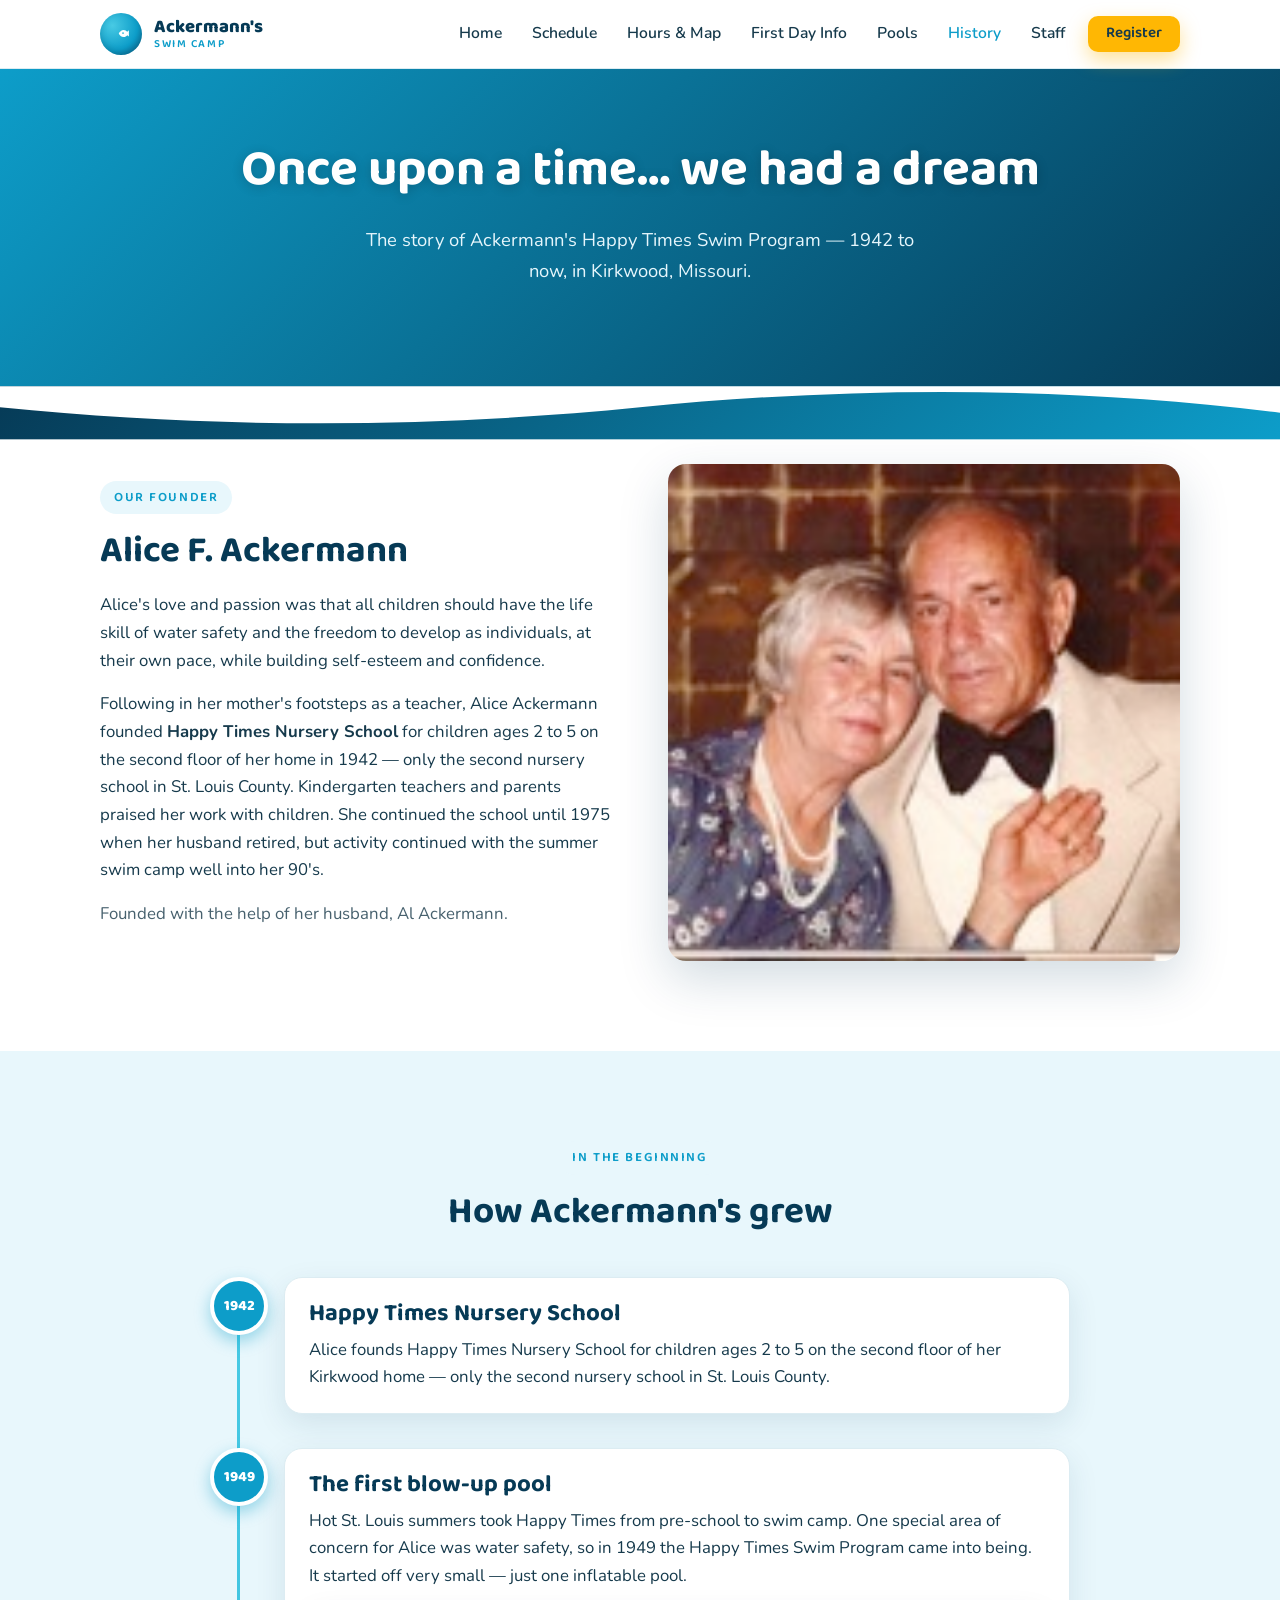
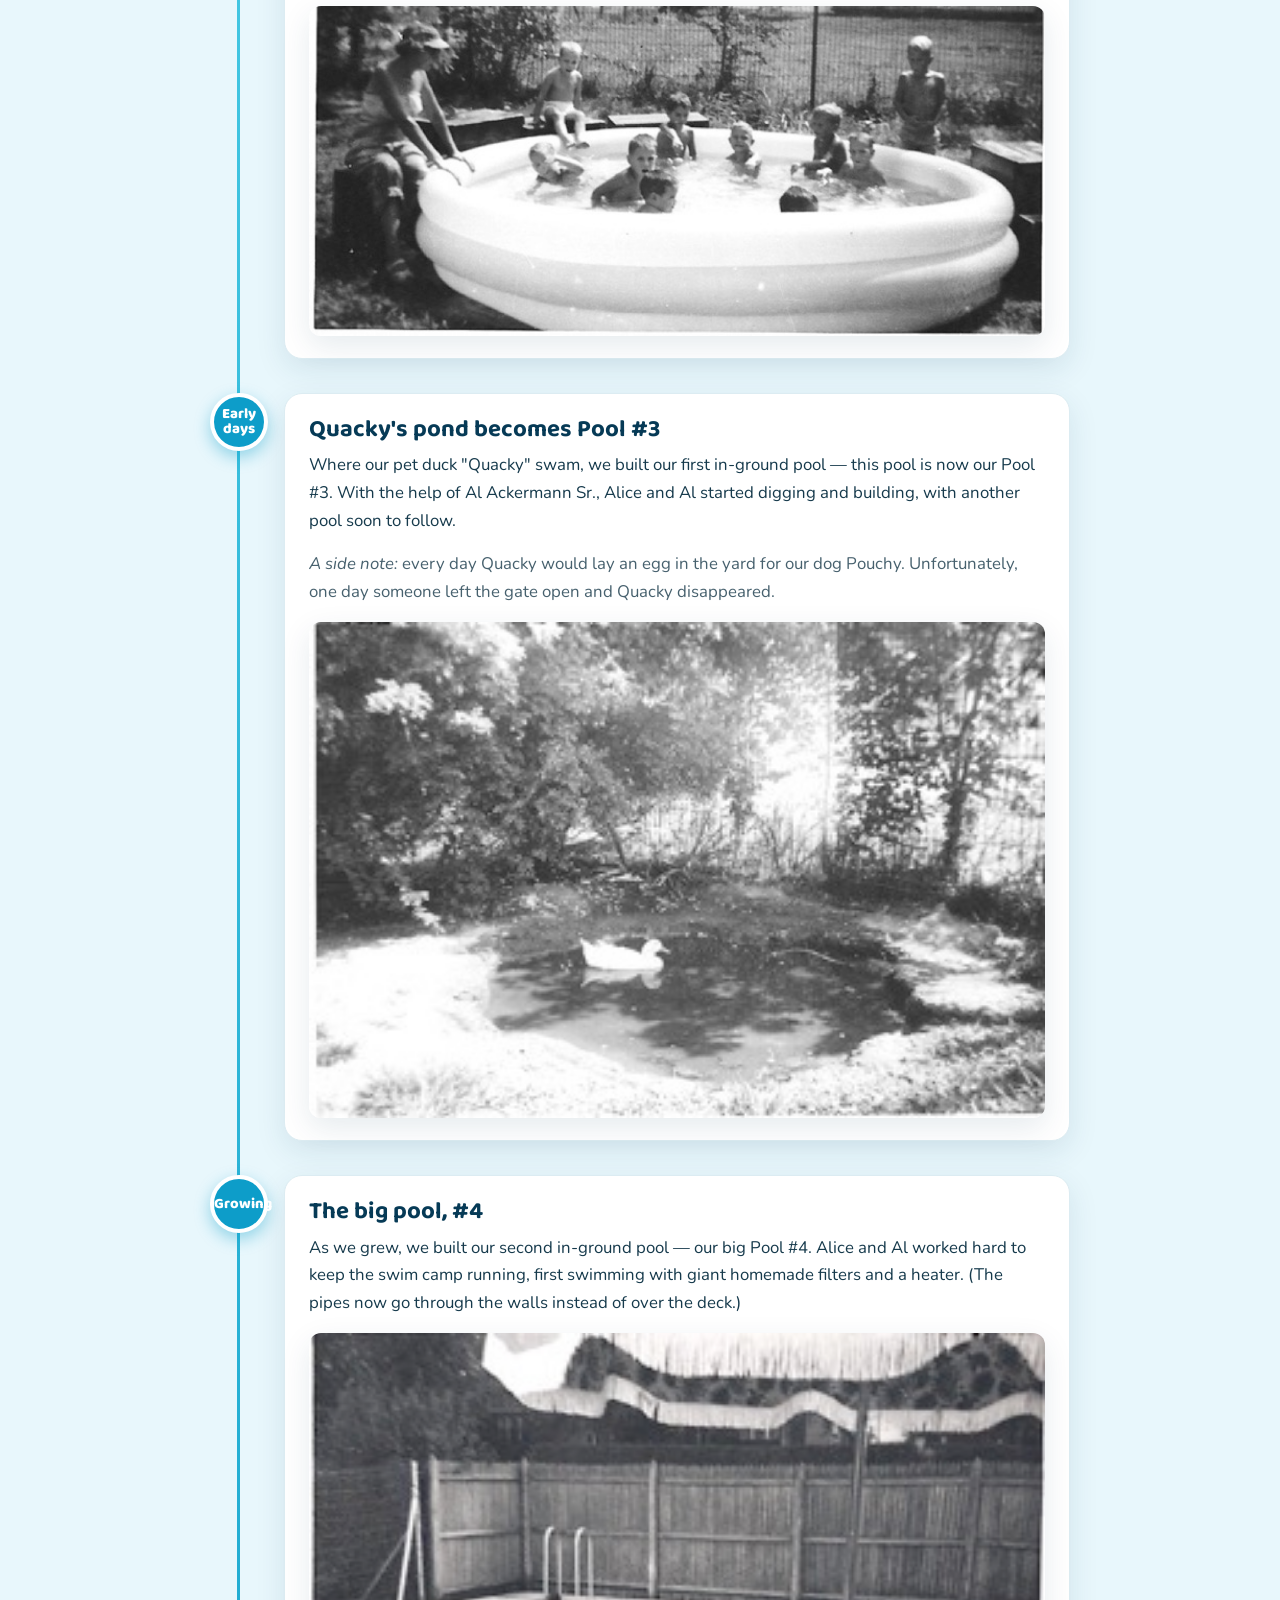
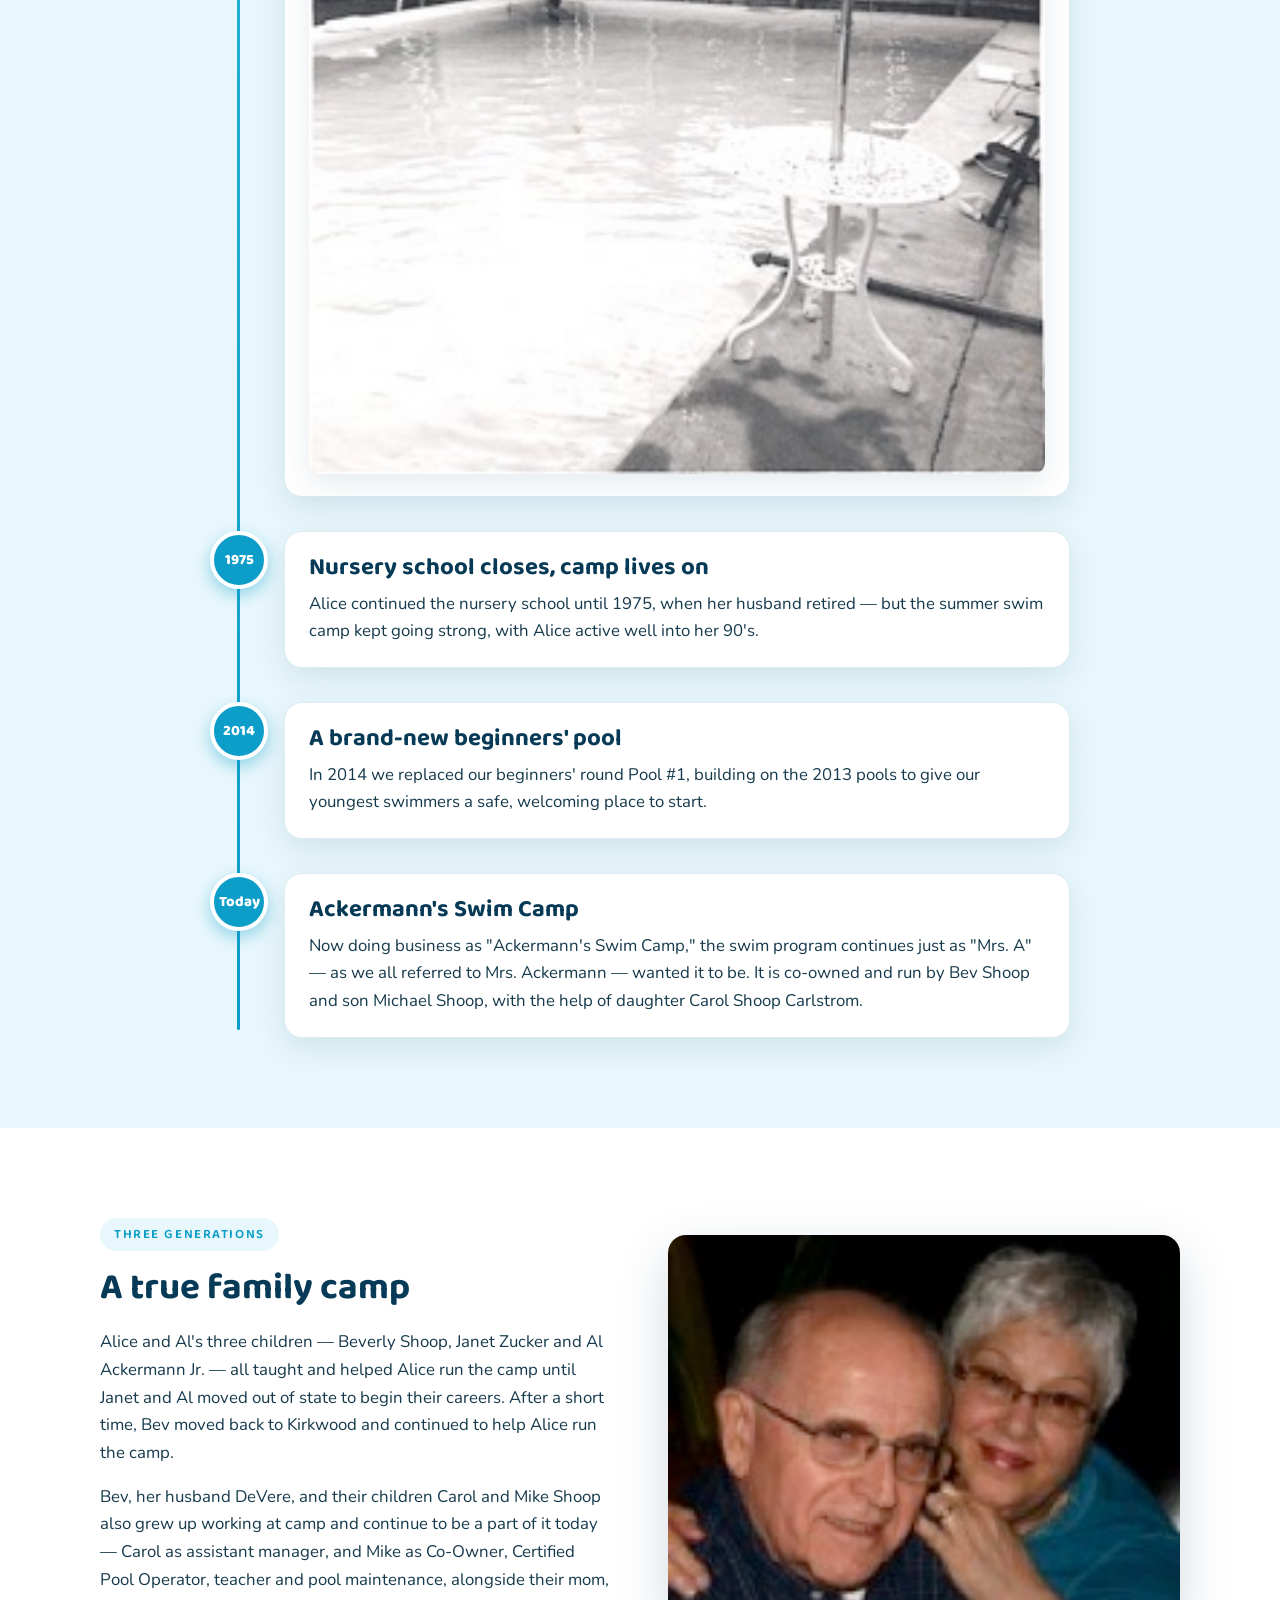
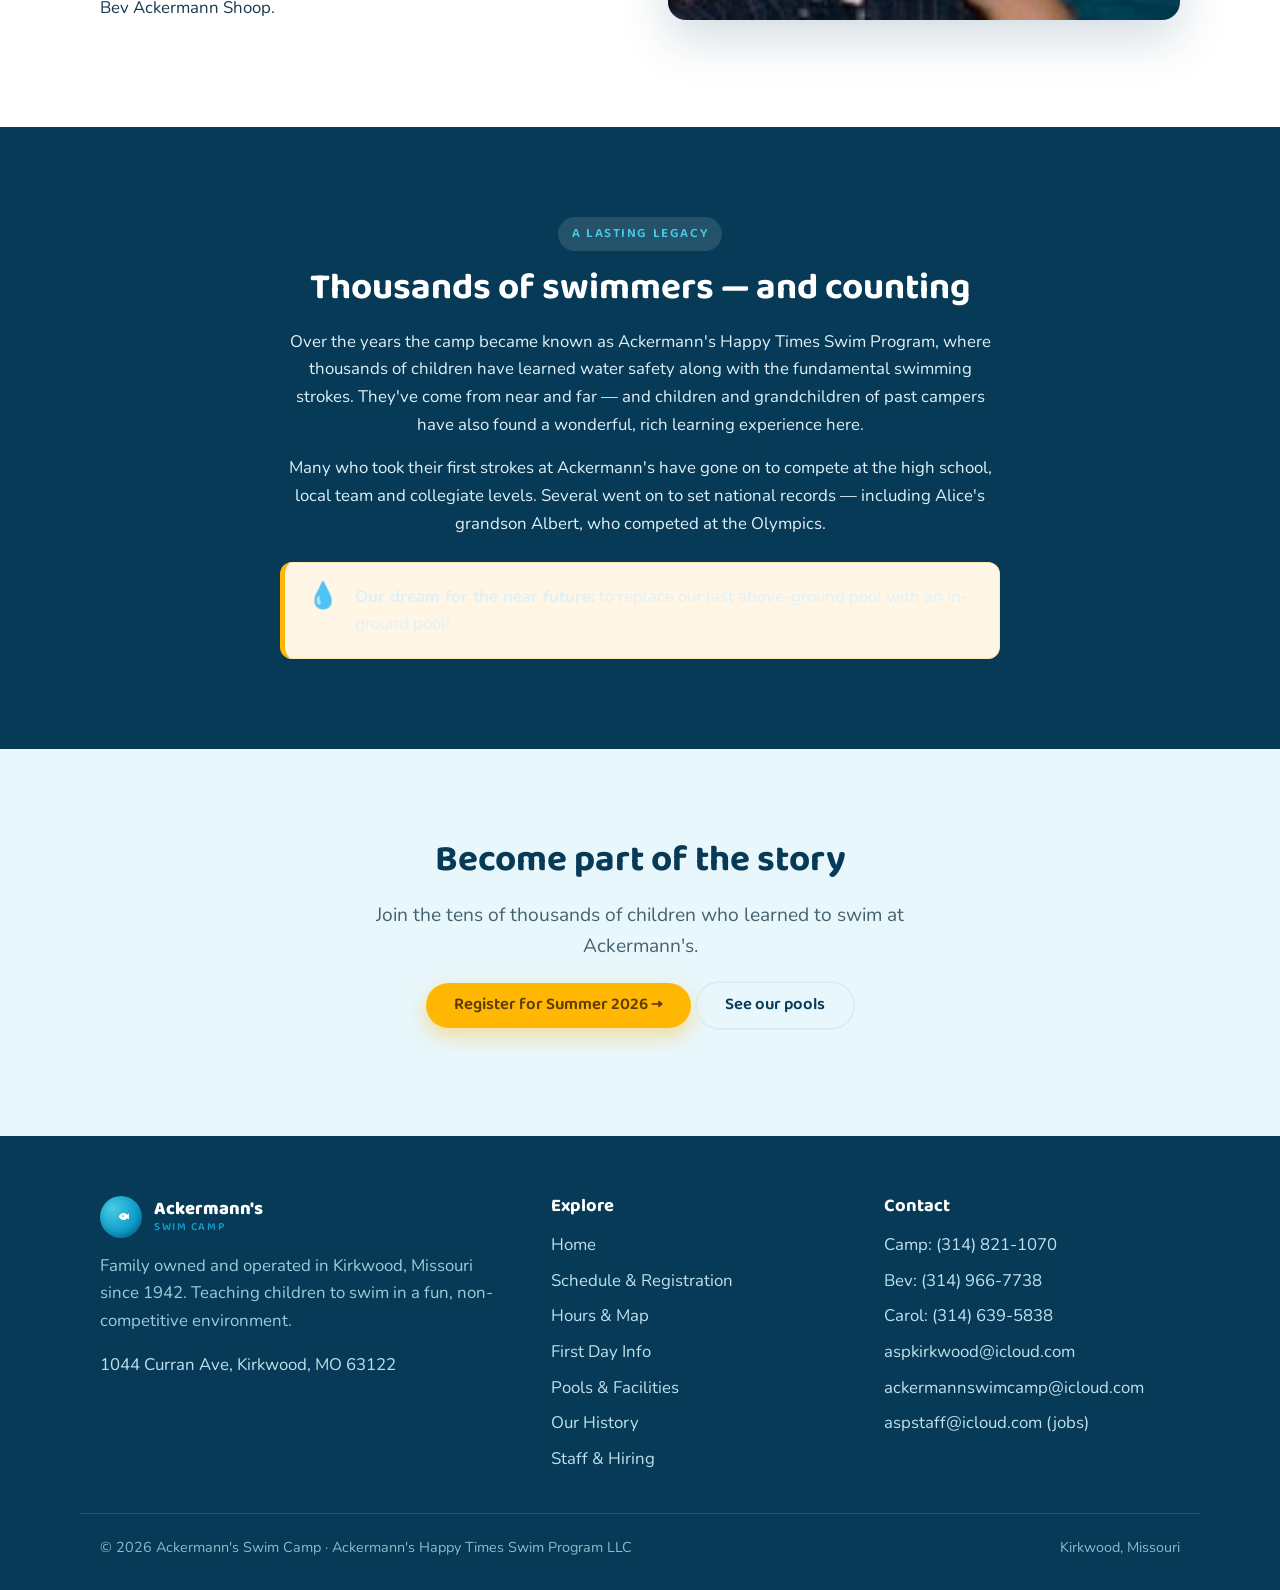
==== history.html @ d3aa133c "feat: initialize website project with base HTML structure, CSS styling, and asset repository" ====
<!DOCTYPE html>
<html lang="en">
<head>
  <meta charset="UTF-8">
  <meta name="viewport" content="width=device-width, initial-scale=1.0">
  <title>Our History | Ackermann's Swim Camp — Since 1942</title>
  <meta name="description" content="The story of Ackermann's Swim Camp, founded by Alice F. Ackermann in Kirkwood, MO in 1942 — from Happy Times Nursery School to four heated pools and three generations of family.">
  <link rel="icon" href="assets/favicon.svg" type="image/svg+xml">
  <link rel="preconnect" href="https://fonts.googleapis.com">
  <link rel="preconnect" href="https://fonts.gstatic.com" crossorigin>
  <link href="https://fonts.googleapis.com/css2?family=Baloo+2:wght@500;600;700;800&family=Nunito:wght@400;600;700;800&display=swap" rel="stylesheet">
  <link rel="stylesheet" href="assets/css/style.css">
</head>
<body>
<a class="skip-link" href="#main">Skip to content</a>

<header class="site-header">
  <div class="wrap nav">
    <a class="brand" href="index.html">
      <span class="brand-badge"><svg viewBox="0 0 64 64" aria-hidden="true"><path d="M39 21c-6 0-11 4.9-13 9.5C28 35 33 40 39 40c4.2 0 7.6-2.2 9.6-5l4.4 3.8V22.2L48.6 26c-2-2.8-5.4-5-9.6-5zm-1.6 6.2a2.3 2.3 0 1 1 0 4.6 2.3 2.3 0 0 1 0-4.6z" fill="#fff"/></svg></span>
      <span class="brand-name">Ackermann's<span>Swim Camp</span></span>
    </a>
    <button class="nav-toggle" aria-label="Menu" aria-expanded="false"><span></span></button>
    <ul class="nav-links">
      <li><a href="index.html">Home</a></li>
      <li><a href="schedule.html">Schedule</a></li>
      <li><a href="hours-map.html">Hours &amp; Map</a></li>
      <li><a href="first-day.html">First Day Info</a></li>
      <li><a href="pools.html">Pools</a></li>
      <li><a href="history.html" class="active">History</a></li>
      <li><a href="staff.html">Staff</a></li>
      <li><a class="btn btn--sun" href="https://www.regpack.com/reg/templates/build/?g_id=100919409" target="_blank" rel="noopener">Register</a></li>
    </ul>
  </div>
</header>

<main id="main">

<section class="page-banner">
  <div class="wrap">
    <h1>Once upon a time… we had a dream</h1>
    <p>The story of Ackermann's Happy Times Swim Program — 1942 to now, in Kirkwood, Missouri.</p>
  </div>
</section>
<svg class="wave-divider top" viewBox="0 0 1440 60" preserveAspectRatio="none" aria-hidden="true" style="background:linear-gradient(135deg,#0d9dc9,#063a56);"><path fill="#ffffff" d="M0,30 C240,60 480,60 720,36 C960,12 1200,12 1440,36 L1440,60 L0,60 Z"></path></svg>

<!-- FOUNDER -->
<section class="section" style="padding-top:24px;">
  <div class="wrap split">
    <div>
      <span class="eyebrow">Our founder</span>
      <h2>Alice F. Ackermann</h2>
      <p>Alice's love and passion was that all children should have the life skill of water safety and the freedom to develop as individuals, at their own pace, while building self-esteem and confidence.</p>
      <p>Following in her mother's footsteps as a teacher, Alice Ackermann founded <strong>Happy Times Nursery School</strong> for children ages 2 to 5 on the second floor of her home in 1942 — only the second nursery school in St. Louis County. Kindergarten teachers and parents praised her work with children. She continued the school until 1975 when her husband retired, but activity continued with the summer swim camp well into her 90's.</p>
      <p style="color:var(--ink-soft);">Founded with the help of her husband, Al Ackermann.</p>
    </div>
    <div class="split-media">
      <img src="assets/images/ackermanns-history/alice  al BD together.jpg" alt="Alice and Al Ackermann together" style="border-radius:var(--radius);box-shadow:var(--shadow-lg);">
    </div>
  </div>
</section>

<!-- TIMELINE -->
<section class="section section--sky">
  <div class="wrap">
    <div class="center" style="max-width:640px;margin-inline:auto;">
      <span class="eyebrow">In the beginning</span>
      <h2>How Ackermann's grew</h2>
    </div>
    <div class="timeline" style="margin-top:44px;">
      <div class="tl-item">
        <div class="tl-year">1942</div>
        <div class="tl-card">
          <h3>Happy Times Nursery School</h3>
          <p>Alice founds Happy Times Nursery School for children ages 2 to 5 on the second floor of her Kirkwood home — only the second nursery school in St. Louis County.</p>
        </div>
      </div>
      <div class="tl-item">
        <div class="tl-year">1949</div>
        <div class="tl-card">
          <h3>The first blow-up pool</h3>
          <p>Hot St. Louis summers took Happy Times from pre-school to swim camp. One special area of concern for Alice was water safety, so in 1949 the Happy Times Swim Program came into being. It started off very small — just one inflatable pool.</p>
          <img src="assets/images/ackermanns-in-the-beginning/pool blow up 1st.jpg" alt="Children in the first blow-up pool at Ackermann's, 1940s">
        </div>
      </div>
      <div class="tl-item">
        <div class="tl-year">Early days</div>
        <div class="tl-card">
          <h3>Quacky's pond becomes Pool #3</h3>
          <p>Where our pet duck "Quacky" swam, we built our first in-ground pool — this pool is now our Pool #3. With the help of Al Ackermann Sr., Alice and Al started digging and building, with another pool soon to follow.</p>
          <p style="color:var(--ink-soft);"><em>A side note:</em> every day Quacky would lay an egg in the yard for our dog Pouchy. Unfortunately, one day someone left the gate open and Quacky disappeared.</p>
          <img src="assets/images/ackermanns-in-the-beginning/quackys pond pool 3.jpg" alt="Quacky the duck swimming in the pond that became Pool #3">
        </div>
      </div>
      <div class="tl-item">
        <div class="tl-year">Growing</div>
        <div class="tl-card">
          <h3>The big pool, #4</h3>
          <p>As we grew, we built our second in-ground pool — our big Pool #4. Alice and Al worked hard to keep the swim camp running, first swimming with giant homemade filters and a heater. (The pipes now go through the walls instead of over the deck.)</p>
          <img src="assets/images/ackermanns-in-the-beginning/big pool early pix.jpg" alt="Early photo of the big Pool #4">
        </div>
      </div>
      <div class="tl-item">
        <div class="tl-year">1975</div>
        <div class="tl-card">
          <h3>Nursery school closes, camp lives on</h3>
          <p>Alice continued the nursery school until 1975, when her husband retired — but the summer swim camp kept going strong, with Alice active well into her 90's.</p>
        </div>
      </div>
      <div class="tl-item">
        <div class="tl-year">2014</div>
        <div class="tl-card">
          <h3>A brand-new beginners' pool</h3>
          <p>In 2014 we replaced our beginners' round Pool #1, building on the 2013 pools to give our youngest swimmers a safe, welcoming place to start.</p>
        </div>
      </div>
      <div class="tl-item">
        <div class="tl-year">Today</div>
        <div class="tl-card">
          <h3>Ackermann's Swim Camp</h3>
          <p>Now doing business as "Ackermann's Swim Camp," the swim program continues just as "Mrs. A" — as we all referred to Mrs. Ackermann — wanted it to be. It is co-owned and run by Bev Shoop and son Michael Shoop, with the help of daughter Carol Shoop Carlstrom.</p>
        </div>
      </div>
    </div>
  </div>
</section>

<!-- GENERATIONS -->
<section class="section">
  <div class="wrap split reverse">
    <div>
      <span class="eyebrow">Three generations</span>
      <h2>A true family camp</h2>
      <p>Alice and Al's three children — Beverly Shoop, Janet Zucker and Al Ackermann Jr. — all taught and helped Alice run the camp until Janet and Al moved out of state to begin their careers. After a short time, Bev moved back to Kirkwood and continued to help Alice run the camp.</p>
      <p>Bev, her husband DeVere, and their children Carol and Mike Shoop also grew up working at camp and continue to be a part of it today — Carol as assistant manager, and Mike as Co-Owner, Certified Pool Operator, teacher and pool maintenance, alongside their mom, Bev Ackermann Shoop.</p>
    </div>
    <div class="split-media">
      <img src="assets/images/ackermanns-history/Picture 3-3.jpg" alt="The Ackermann–Shoop family" style="border-radius:var(--radius);box-shadow:var(--shadow-lg);">
    </div>
  </div>
</section>

<!-- LEGACY -->
<section class="section section--ocean">
  <div class="wrap center" style="max-width:760px;margin-inline:auto;">
    <span class="eyebrow">A lasting legacy</span>
    <h2>Thousands of swimmers — and counting</h2>
    <p>Over the years the camp became known as Ackermann's Happy Times Swim Program, where thousands of children have learned water safety along with the fundamental swimming strokes. They've come from near and far — and children and grandchildren of past campers have also found a wonderful, rich learning experience here.</p>
    <p>Many who took their first strokes at Ackermann's have gone on to compete at the high school, local team and collegiate levels. Several went on to set national records — including Alice's grandson Albert, who competed at the Olympics.</p>
    <div class="callout" style="text-align:left;margin-top:24px;">
      <span class="co-ico">💧</span>
      <p><strong>Our dream for the near future:</strong> to replace our last above-ground pool with an in-ground pool!</p>
    </div>
  </div>
</section>

<!-- CTA -->
<section class="section section--sky">
  <div class="wrap center">
    <h2>Become part of the story</h2>
    <p class="lead" style="margin-inline:auto;">Join the tens of thousands of children who learned to swim at Ackermann's.</p>
    <p style="margin-top:18px;">
      <a class="btn btn--sun" href="https://www.regpack.com/reg/templates/build/?g_id=100919409" target="_blank" rel="noopener">Register for Summer 2026 →</a>
      <a class="btn btn--ghost" href="pools.html">See our pools</a>
    </p>
  </div>
</section>

</main>

<footer class="site-footer">
  <div class="wrap footer-grid">
    <div class="footer-brand">
      <div class="brand" style="margin-bottom:14px;">
        <span class="brand-badge"><svg viewBox="0 0 64 64" aria-hidden="true"><path d="M39 21c-6 0-11 4.9-13 9.5C28 35 33 40 39 40c4.2 0 7.6-2.2 9.6-5l4.4 3.8V22.2L48.6 26c-2-2.8-5.4-5-9.6-5zm-1.6 6.2a2.3 2.3 0 1 1 0 4.6 2.3 2.3 0 0 1 0-4.6z" fill="#fff"/></svg></span>
        <span class="brand-name" style="color:#fff;">Ackermann's<span>Swim Camp</span></span>
      </div>
      <p>Family owned and operated in Kirkwood, Missouri since 1942. Teaching children to swim in a fun, non-competitive environment.</p>
      <p><a href="https://www.google.com/maps/search/?api=1&query=1044+Curran+Ave+Kirkwood+MO+63122" target="_blank" rel="noopener">1044 Curran Ave, Kirkwood, MO 63122</a></p>
    </div>
    <div>
      <h4>Explore</h4>
      <ul class="footer-links">
        <li><a href="index.html">Home</a></li>
        <li><a href="schedule.html">Schedule &amp; Registration</a></li>
        <li><a href="hours-map.html">Hours &amp; Map</a></li>
        <li><a href="first-day.html">First Day Info</a></li>
        <li><a href="pools.html">Pools &amp; Facilities</a></li>
        <li><a href="history.html">Our History</a></li>
        <li><a href="staff.html">Staff &amp; Hiring</a></li>
      </ul>
    </div>
    <div>
      <h4>Contact</h4>
      <ul class="footer-links">
        <li><a href="tel:+13148211070">Camp: (314) 821-1070</a></li>
        <li><a href="tel:+13149667738">Bev: (314) 966-7738</a></li>
        <li><a href="tel:+13146395838">Carol: (314) 639-5838</a></li>
        <li><a href="mailto:aspkirkwood@icloud.com">aspkirkwood@icloud.com</a></li>
        <li><a href="mailto:ackermannswimcamp@icloud.com">ackermannswimcamp@icloud.com</a></li>
        <li><a href="mailto:aspstaff@icloud.com">aspstaff@icloud.com (jobs)</a></li>
      </ul>
    </div>
  </div>
  <div class="wrap footer-bottom">
    <span>&copy; <span id="year">2026</span> Ackermann's Swim Camp · Ackermann's Happy Times Swim Program LLC</span>
    <span>Kirkwood, Missouri</span>
  </div>
</footer>

<script src="assets/js/main.js"></script>
</body>
</html>
---- assets/css/style.css ----
/* =========================================================
   Ackermann's Swim Camp — modern responsive stylesheet
   ========================================================= */

:root {
  --ocean:      #063a56;   /* deep water */
  --ocean-2:    #0a577f;
  --pool:       #0d9dc9;   /* pool blue */
  --pool-light: #48cae4;
  --sky:        #e8f7fc;   /* pale wash */
  --sun:        #ffb703;   /* sunny accent */
  --sun-dark:   #f08a00;
  --coral:      #ff6b6b;
  --sand:       #fff6e6;
  --ink:        #163a4c;
  --ink-soft:   #47616e;
  --white:      #ffffff;
  --line:       #dcecf2;

  --radius:     18px;
  --radius-sm:  12px;
  --shadow:     0 10px 30px rgba(6, 58, 86, .10);
  --shadow-lg:  0 18px 50px rgba(6, 58, 86, .18);

  --wrap:       1120px;
  --font-head:  "Baloo 2", "Trebuchet MS", system-ui, sans-serif;
  --font-body:  "Nunito", system-ui, -apple-system, "Segoe UI", sans-serif;
}

* { box-sizing: border-box; }

html { scroll-behavior: smooth; }

body {
  margin: 0;
  font-family: var(--font-body);
  color: var(--ink);
  background: var(--white);
  line-height: 1.65;
  font-size: 1.05rem;
  -webkit-font-smoothing: antialiased;
}

h1, h2, h3, h4 {
  font-family: var(--font-head);
  line-height: 1.15;
  color: var(--ocean);
  margin: 0 0 .5em;
  font-weight: 700;
}

h1 { font-size: clamp(2rem, 5vw, 3.2rem); }
h2 { font-size: clamp(1.6rem, 3.6vw, 2.3rem); }
h3 { font-size: clamp(1.2rem, 2.4vw, 1.5rem); }

p { margin: 0 0 1rem; }

a { color: var(--pool); text-decoration: none; }
a:hover { text-decoration: underline; }

img { max-width: 100%; display: block; }

.wrap { width: 100%; max-width: var(--wrap); margin-inline: auto; padding-inline: 20px; }

.section { padding: clamp(48px, 8vw, 90px) 0; }
.section--sky  { background: var(--sky); }
.section--sand { background: var(--sand); }
.section--ocean { background: var(--ocean); color: #dff1f8; }
.section--ocean h2, .section--ocean h3 { color: #fff; }

.center { text-align: center; }
.lead { font-size: 1.2rem; color: var(--ink-soft); max-width: 46ch; }
.center .lead { margin-inline: auto; }

.eyebrow {
  display: inline-block;
  font-family: var(--font-head);
  font-weight: 600;
  letter-spacing: .12em;
  text-transform: uppercase;
  font-size: .82rem;
  color: var(--pool);
  background: var(--sky);
  padding: 6px 14px;
  border-radius: 999px;
  margin-bottom: 1rem;
}
.section--ocean .eyebrow { background: rgba(255,255,255,.12); color: var(--pool-light); }

/* ---------- Buttons ---------- */
.btn {
  display: inline-flex;
  align-items: center;
  gap: .5em;
  font-family: var(--font-head);
  font-weight: 600;
  font-size: 1.05rem;
  padding: 14px 28px;
  border-radius: 999px;
  border: 0;
  cursor: pointer;
  transition: transform .15s ease, box-shadow .15s ease, background .15s ease;
  text-decoration: none;
  line-height: 1;
}
.btn:hover { text-decoration: none; transform: translateY(-2px); }
.btn--sun { background: var(--sun); color: #5a3d00; box-shadow: 0 8px 20px rgba(255,183,3,.4); }
.btn--sun:hover { background: var(--sun-dark); color: #3d2900; }
.btn--pool { background: var(--pool); color: #fff; box-shadow: 0 8px 20px rgba(13,157,201,.35); }
.btn--pool:hover { background: var(--ocean-2); }
.btn--ghost { background: transparent; color: var(--ocean); border: 2px solid var(--line); }
.btn--ghost:hover { border-color: var(--pool); color: var(--pool); }
.section--ocean .btn--ghost { color:#fff; border-color: rgba(255,255,255,.35); }

/* ---------- Header / Nav ---------- */
.site-header {
  position: sticky;
  top: 0;
  z-index: 100;
  background: rgba(255,255,255,.92);
  backdrop-filter: blur(10px);
  border-bottom: 1px solid var(--line);
}
.nav {
  display: flex;
  align-items: center;
  justify-content: space-between;
  gap: 16px;
  min-height: 68px;
}
.brand { display: flex; align-items: center; gap: 12px; text-decoration: none; }
.brand:hover { text-decoration: none; }
.brand-badge {
  width: 42px; height: 42px; flex: none;
  border-radius: 50%;
  background: radial-gradient(circle at 30% 30%, var(--pool-light), var(--pool) 60%, var(--ocean-2));
  display: grid; place-items: center;
  box-shadow: inset 0 -3px 6px rgba(0,0,0,.15);
}
.brand-badge svg { width: 24px; height: 24px; }
.brand-name { font-family: var(--font-head); font-weight: 800; color: var(--ocean); font-size: 1.15rem; line-height: 1; }
.brand-name span { display: block; font-size: .7rem; font-weight: 600; letter-spacing: .14em; text-transform: uppercase; color: var(--pool); margin-top: 3px; }

.nav-links {
  display: flex;
  align-items: center;
  gap: 4px;
  list-style: none;
  margin: 0; padding: 0;
}
.nav-links a {
  display: block;
  color: var(--ink);
  font-weight: 600;
  padding: 9px 13px;
  border-radius: 10px;
  font-size: .98rem;
  transition: background .15s, color .15s;
}
.nav-links a:hover { background: var(--sky); color: var(--ocean); text-decoration: none; }
.nav-links a.active { color: var(--pool); }
.nav-links .btn { padding: 10px 18px; font-size: .95rem; margin-left: 6px; }

.nav-toggle {
  display: none;
  background: var(--sky);
  border: 0;
  border-radius: 10px;
  width: 46px; height: 46px;
  cursor: pointer;
  align-items: center; justify-content: center;
}
.nav-toggle span, .nav-toggle span::before, .nav-toggle span::after {
  content: ""; display: block; width: 22px; height: 2.5px; background: var(--ocean); border-radius: 2px; transition: .25s;
}
.nav-toggle span::before { transform: translateY(-7px); }
.nav-toggle span::after  { transform: translateY(5px); }
.nav-open .nav-toggle span { background: transparent; }
.nav-open .nav-toggle span::before { transform: rotate(45deg); }
.nav-open .nav-toggle span::after  { transform: rotate(-45deg); }

@media (max-width: 900px) {
  .nav-toggle { display: flex; }
  .nav-links {
    position: absolute;
    top: 68px; left: 0; right: 0;
    flex-direction: column;
    align-items: stretch;
    background: var(--white);
    border-bottom: 1px solid var(--line);
    padding: 12px 20px 20px;
    gap: 2px;
    box-shadow: var(--shadow);
    transform: translateY(-8px);
    opacity: 0;
    visibility: hidden;
    transition: .2s ease;
  }
  .nav-open .nav-links { transform: translateY(0); opacity: 1; visibility: visible; }
  .nav-links a { padding: 13px 12px; font-size: 1.08rem; border-radius: 10px; }
  .nav-links .btn { margin: 8px 0 0; justify-content: center; }
}

/* ---------- Hero ---------- */
.hero {
  position: relative;
  background:
    linear-gradient(180deg, rgba(6,58,86,.30), rgba(6,58,86,.55)),
    linear-gradient(135deg, var(--pool) 0%, var(--ocean) 100%);
  color: #fff;
  overflow: hidden;
}
.hero::after {
  /* playful bubbles */
  content: "";
  position: absolute; inset: 0;
  background-image:
    radial-gradient(circle at 15% 30%, rgba(255,255,255,.10) 0 22px, transparent 23px),
    radial-gradient(circle at 80% 20%, rgba(255,255,255,.08) 0 40px, transparent 41px),
    radial-gradient(circle at 65% 75%, rgba(255,255,255,.07) 0 30px, transparent 31px),
    radial-gradient(circle at 30% 80%, rgba(255,255,255,.06) 0 18px, transparent 19px);
  pointer-events: none;
}
.hero .wrap { position: relative; z-index: 1; padding-top: clamp(56px, 9vw, 96px); padding-bottom: clamp(80px, 12vw, 130px); }
.hero h1 { color: #fff; max-width: 16ch; text-shadow: 0 2px 12px rgba(0,0,0,.25); }
.hero p { font-size: 1.25rem; max-width: 44ch; color: #eaf7fd; }
.hero .badge-row { display: flex; flex-wrap: wrap; gap: 10px; margin-bottom: 1.4rem; }
.hero .chip {
  background: rgba(255,255,255,.15);
  border: 1px solid rgba(255,255,255,.25);
  padding: 7px 15px; border-radius: 999px;
  font-weight: 700; font-size: .92rem;
  backdrop-filter: blur(4px);
}
.hero .cta-row { display: flex; flex-wrap: wrap; gap: 14px; margin-top: 1.8rem; }

/* wave divider */
.wave-divider { display: block; width: 100%; height: auto; margin-top: -2px; }
.wave-divider.top { transform: rotate(180deg); }

/* page banner (interior pages) */
.page-banner {
  background: linear-gradient(135deg, var(--pool) 0%, var(--ocean) 100%);
  color: #fff;
  padding: clamp(40px, 7vw, 72px) 0 clamp(56px, 9vw, 86px);
  text-align: center;
  position: relative;
}
.page-banner h1 { color: #fff; text-shadow: 0 2px 12px rgba(0,0,0,.2); }
.page-banner p { color: #e6f6fc; font-size: 1.15rem; max-width: 50ch; margin-inline: auto; }

/* ---------- Cards / grids ---------- */
.grid { display: grid; gap: 24px; }
.grid-2 { grid-template-columns: repeat(2, 1fr); }
.grid-3 { grid-template-columns: repeat(3, 1fr); }
.grid-4 { grid-template-columns: repeat(4, 1fr); }
@media (max-width: 860px) { .grid-3, .grid-4 { grid-template-columns: repeat(2, 1fr); } }
@media (max-width: 620px) { .grid-2, .grid-3, .grid-4 { grid-template-columns: 1fr; } }

.card {
  background: var(--white);
  border: 1px solid var(--line);
  border-radius: var(--radius);
  padding: 28px;
  box-shadow: var(--shadow);
  height: 100%;
}
.card h3 { display: flex; align-items: center; gap: 10px; }
.card .icon {
  width: 46px; height: 46px; flex: none;
  border-radius: 12px;
  background: var(--sky);
  display: grid; place-items: center;
  color: var(--pool);
  font-size: 1.4rem;
}
.card p:last-child { margin-bottom: 0; }

/* feature list with checks */
.checklist { list-style: none; padding: 0; margin: 0; }
.checklist li { position: relative; padding-left: 34px; margin-bottom: 12px; }
.checklist li::before {
  content: "✓";
  position: absolute; left: 0; top: 1px;
  width: 24px; height: 24px;
  background: var(--pool); color: #fff;
  border-radius: 50%;
  display: grid; place-items: center;
  font-size: .8rem; font-weight: 800;
}

/* split (text + image) */
.split { display: grid; grid-template-columns: 1fr 1fr; gap: clamp(28px, 5vw, 56px); align-items: center; }
.split img { border-radius: var(--radius); box-shadow: var(--shadow-lg); width: 100%; }
@media (max-width: 800px) { .split { grid-template-columns: 1fr; } .split.reverse .split-media { order: -1; } }

/* ---------- Contact / quick facts strip ---------- */
.facts { display: grid; grid-template-columns: repeat(4, 1fr); gap: 18px; }
@media (max-width: 820px) { .facts { grid-template-columns: repeat(2,1fr); } }
@media (max-width: 460px) { .facts { grid-template-columns: 1fr; } }
.fact {
  background: var(--white);
  border: 1px solid var(--line);
  border-radius: var(--radius-sm);
  padding: 20px;
  text-align: center;
  box-shadow: var(--shadow);
}
.fact .num { font-family: var(--font-head); font-size: 2rem; color: var(--pool); font-weight: 800; line-height: 1; }
.fact .lbl { font-size: .95rem; color: var(--ink-soft); margin-top: 6px; }

/* contact links */
.contact-links { list-style: none; padding: 0; margin: 0; display: grid; gap: 14px; }
.contact-links a, .contact-links .ci {
  display: flex; align-items: center; gap: 14px;
  font-weight: 700; color: var(--ocean);
}
.contact-links .ci-icon {
  width: 44px; height: 44px; flex: none;
  border-radius: 12px; background: var(--sky); color: var(--pool);
  display: grid; place-items: center; font-size: 1.2rem;
}
.contact-links small { display: block; font-weight: 600; color: var(--ink-soft); font-size: .82rem; }

/* ---------- Schedule table ---------- */
.table-wrap { overflow-x: auto; -webkit-overflow-scrolling: touch; border-radius: var(--radius); box-shadow: var(--shadow); }
table.sessions { width: 100%; border-collapse: collapse; background: #fff; min-width: 520px; }
table.sessions caption { text-align: left; font-family: var(--font-head); font-weight: 700; color: var(--ocean); padding: 18px 20px 10px; font-size: 1.3rem; background:#fff; }
table.sessions th, table.sessions td { padding: 14px 18px; text-align: left; border-bottom: 1px solid var(--line); }
table.sessions thead th { background: var(--ocean); color: #fff; font-family: var(--font-head); font-weight: 600; position: sticky; top: 0; }
table.sessions tbody tr:nth-child(even) { background: var(--sky); }
table.sessions .price { font-weight: 800; color: var(--ocean); white-space: nowrap; }
.badge {
  display: inline-block; font-size: .72rem; font-weight: 800; letter-spacing: .04em;
  padding: 3px 10px; border-radius: 999px; text-transform: uppercase;
}
.badge.full { background: #ffe3e3; color: #c92a2a; }
.badge.open { background: #d3f9d8; color: #2b8a3e; }

/* ---------- Gallery ---------- */
.gallery { columns: 4 220px; column-gap: 16px; }
.gallery img {
  width: 100%; margin: 0 0 16px; border-radius: var(--radius-sm);
  box-shadow: var(--shadow); cursor: zoom-in; break-inside: avoid;
  transition: transform .2s, box-shadow .2s;
}
.gallery img:hover { transform: scale(1.02); box-shadow: var(--shadow-lg); }

/* lightbox */
.lightbox {
  position: fixed; inset: 0; z-index: 200;
  background: rgba(6,20,28,.92);
  display: none; align-items: center; justify-content: center;
  padding: 24px;
}
.lightbox.open { display: flex; }
.lightbox img { max-width: 92vw; max-height: 88vh; border-radius: 10px; box-shadow: var(--shadow-lg); }
.lightbox .lb-close {
  position: absolute; top: 18px; right: 22px;
  background: rgba(255,255,255,.15); color: #fff; border: 0;
  width: 48px; height: 48px; border-radius: 50%; font-size: 1.6rem; cursor: pointer;
}
.lightbox .lb-nav {
  position: absolute; top: 50%; transform: translateY(-50%);
  background: rgba(255,255,255,.15); color: #fff; border: 0;
  width: 52px; height: 52px; border-radius: 50%; font-size: 1.8rem; cursor: pointer;
}
.lightbox .lb-prev { left: 16px; }
.lightbox .lb-next { right: 16px; }

/* ---------- Photo cards ---------- */
.photo-card { border-radius: var(--radius); overflow: hidden; box-shadow: var(--shadow); background:#fff; border:1px solid var(--line); }
.photo-card img { width: 100%; height: 220px; object-fit: cover; }
.photo-card .pc-body { padding: 18px 20px; }
.photo-card h3 { margin-bottom: 4px; }
.photo-card .pc-body p:last-child { margin: 0; }

/* people */
.person { text-align: center; }
.person img { width: 120px; height: 120px; border-radius: 50%; object-fit: cover; margin: 0 auto 14px; box-shadow: var(--shadow); border: 4px solid #fff; }
.person .role { color: var(--pool); font-weight: 700; }
.person .sub { color: var(--ink-soft); font-size: .95rem; }

/* callout / alert */
.callout {
  display: flex; gap: 16px; align-items: flex-start;
  background: var(--sand); border: 1px solid #ffe6b3; border-left: 5px solid var(--sun);
  border-radius: var(--radius-sm); padding: 20px 22px;
}
.callout .co-ico { font-size: 1.6rem; line-height: 1; }
.callout p:last-child { margin: 0; }
.callout.info { background: var(--sky); border-color: var(--line); border-left-color: var(--pool); }

/* address block */
.map-embed { border: 0; width: 100%; height: 420px; border-radius: var(--radius); box-shadow: var(--shadow); }

/* press logos */
.press-grid { display: grid; grid-template-columns: repeat(4, 1fr); gap: 22px; align-items: center; }
@media (max-width: 720px) { .press-grid { grid-template-columns: repeat(2,1fr); } }
.press-grid img { max-height: 70px; width: auto; margin: 0 auto; filter: grayscale(1); opacity: .8; transition: .2s; }
.press-grid img:hover { filter: none; opacity: 1; }

/* ---------- Footer ---------- */
.site-footer { background: var(--ocean); color: #bfe1ee; padding: 60px 0 30px; }
.footer-grid { display: grid; grid-template-columns: 1.4fr 1fr 1fr; gap: 36px; }
@media (max-width: 780px) { .footer-grid { grid-template-columns: 1fr; gap: 28px; } }
.site-footer h4 { color: #fff; font-size: 1.15rem; margin-bottom: 14px; }
.site-footer a { color: #bfe1ee; }
.site-footer a:hover { color: #fff; }
.footer-links { list-style: none; padding: 0; margin: 0; display: grid; gap: 8px; }
.footer-brand .brand-name { color: #fff; }
.footer-brand p { color: #9fcadb; }
.footer-bottom {
  border-top: 1px solid rgba(255,255,255,.12);
  margin-top: 40px; padding-top: 22px;
  display: flex; flex-wrap: wrap; gap: 8px; justify-content: space-between;
  font-size: .9rem; color: #8fb9cc;
}

/* ---------- Timeline ---------- */
.timeline { position: relative; max-width: 860px; margin: 0 auto; padding-left: 0; }
.timeline::before {
  content: ""; position: absolute; left: 27px; top: 8px; bottom: 8px;
  width: 3px; background: linear-gradient(var(--pool-light), var(--pool)); border-radius: 3px;
}
.tl-item { position: relative; padding: 0 0 34px 74px; }
.tl-item:last-child { padding-bottom: 0; }
.tl-year {
  position: absolute; left: 0; top: 0;
  width: 58px; height: 58px; border-radius: 50%;
  background: var(--pool); color: #fff;
  display: grid; place-items: center;
  font-family: var(--font-head); font-weight: 800; font-size: .92rem;
  box-shadow: 0 6px 16px rgba(13,157,201,.4); border: 4px solid #fff; z-index: 1; text-align:center; line-height:1;
}
.tl-card { background:#fff; border:1px solid var(--line); border-radius: var(--radius); padding: 22px 24px; box-shadow: var(--shadow); }
.tl-card h3 { margin-bottom: 8px; }
.tl-card img { border-radius: var(--radius-sm); margin-top: 14px; box-shadow: var(--shadow); width: 100%; }
.tl-card p:last-child { margin-bottom: 0; }
@media (max-width: 520px) {
  .tl-item { padding-left: 62px; }
  .timeline::before { left: 23px; }
  .tl-year { width: 48px; height: 48px; font-size: .8rem; }
}

/* utility spacing */
.mt-0 { margin-top: 0; } .mb-0 { margin-bottom: 0; }
.stack > * + * { margin-top: 1rem; }
hr.soft { border: 0; border-top: 1px solid var(--line); margin: 32px 0; }
.skip-link { position:absolute; left:-999px; }
.skip-link:focus { left: 12px; top: 12px; background:#fff; padding:10px 16px; border-radius:8px; z-index:300; }
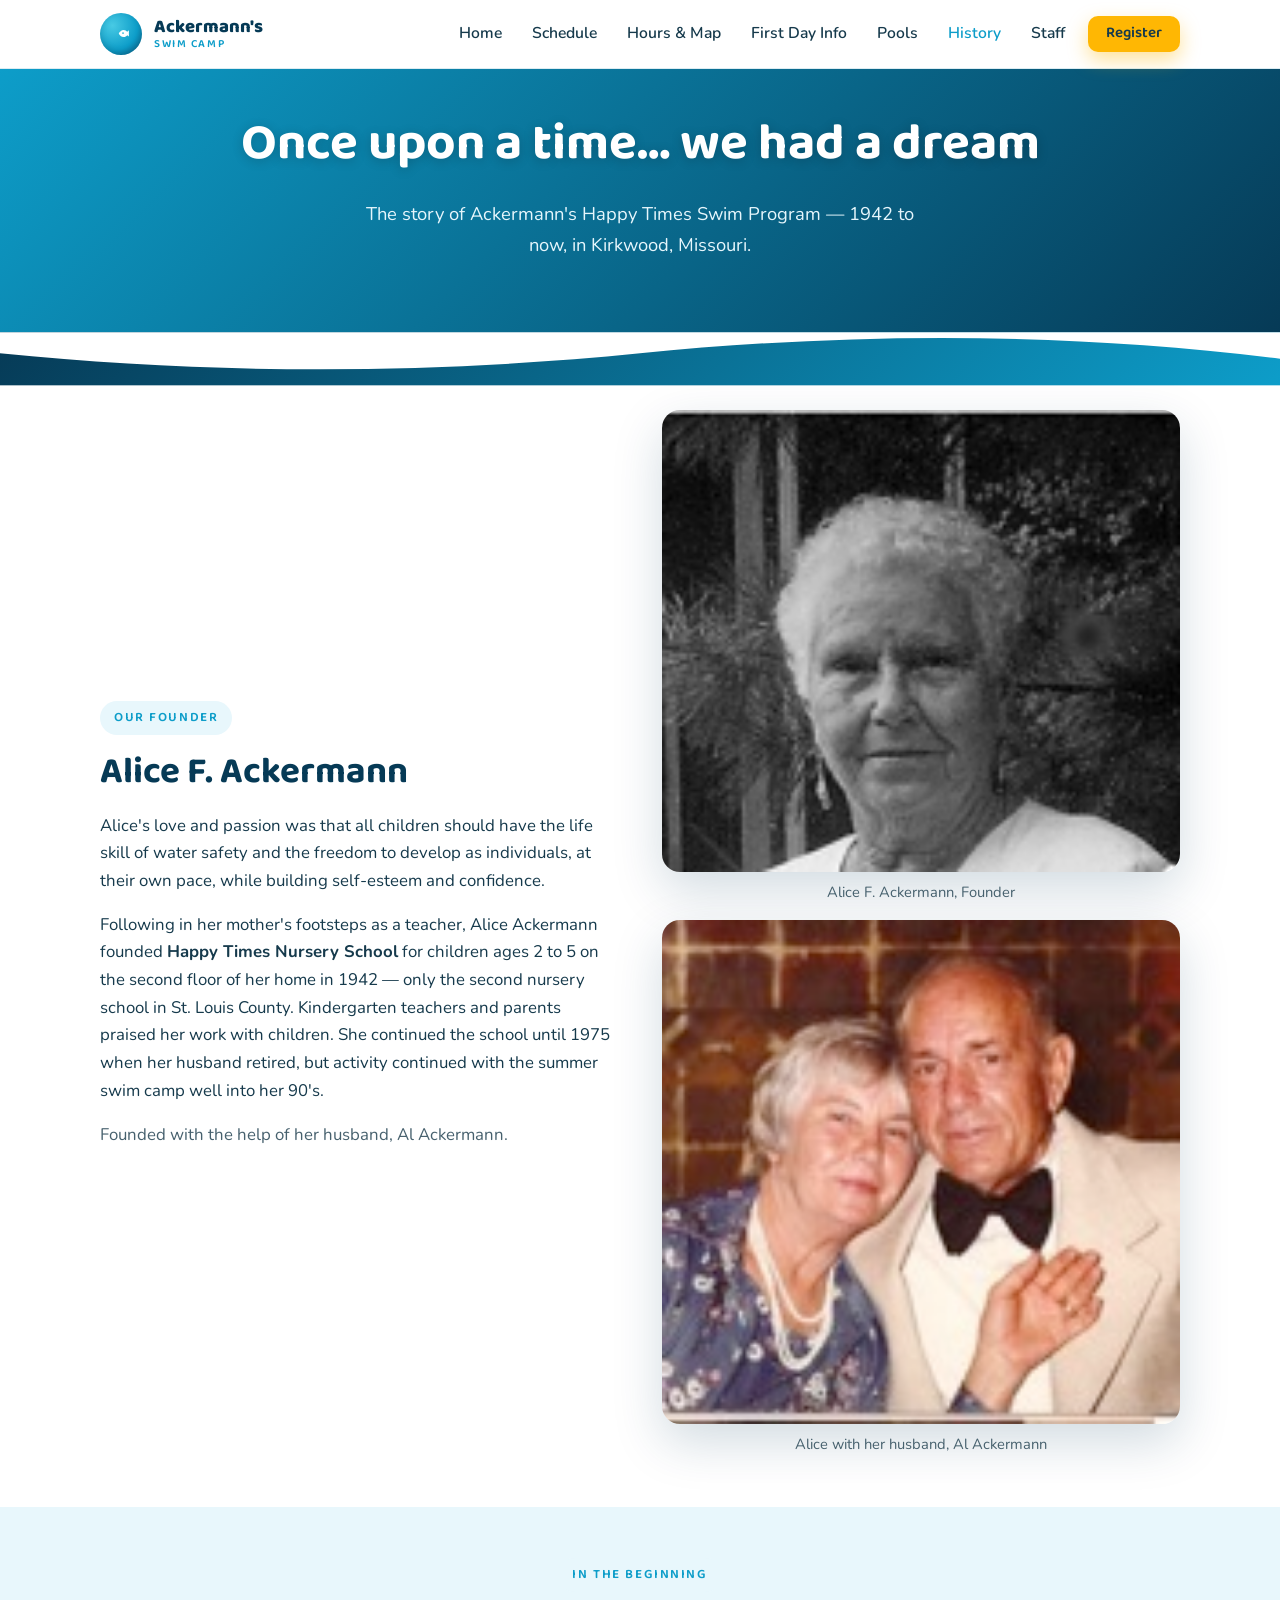
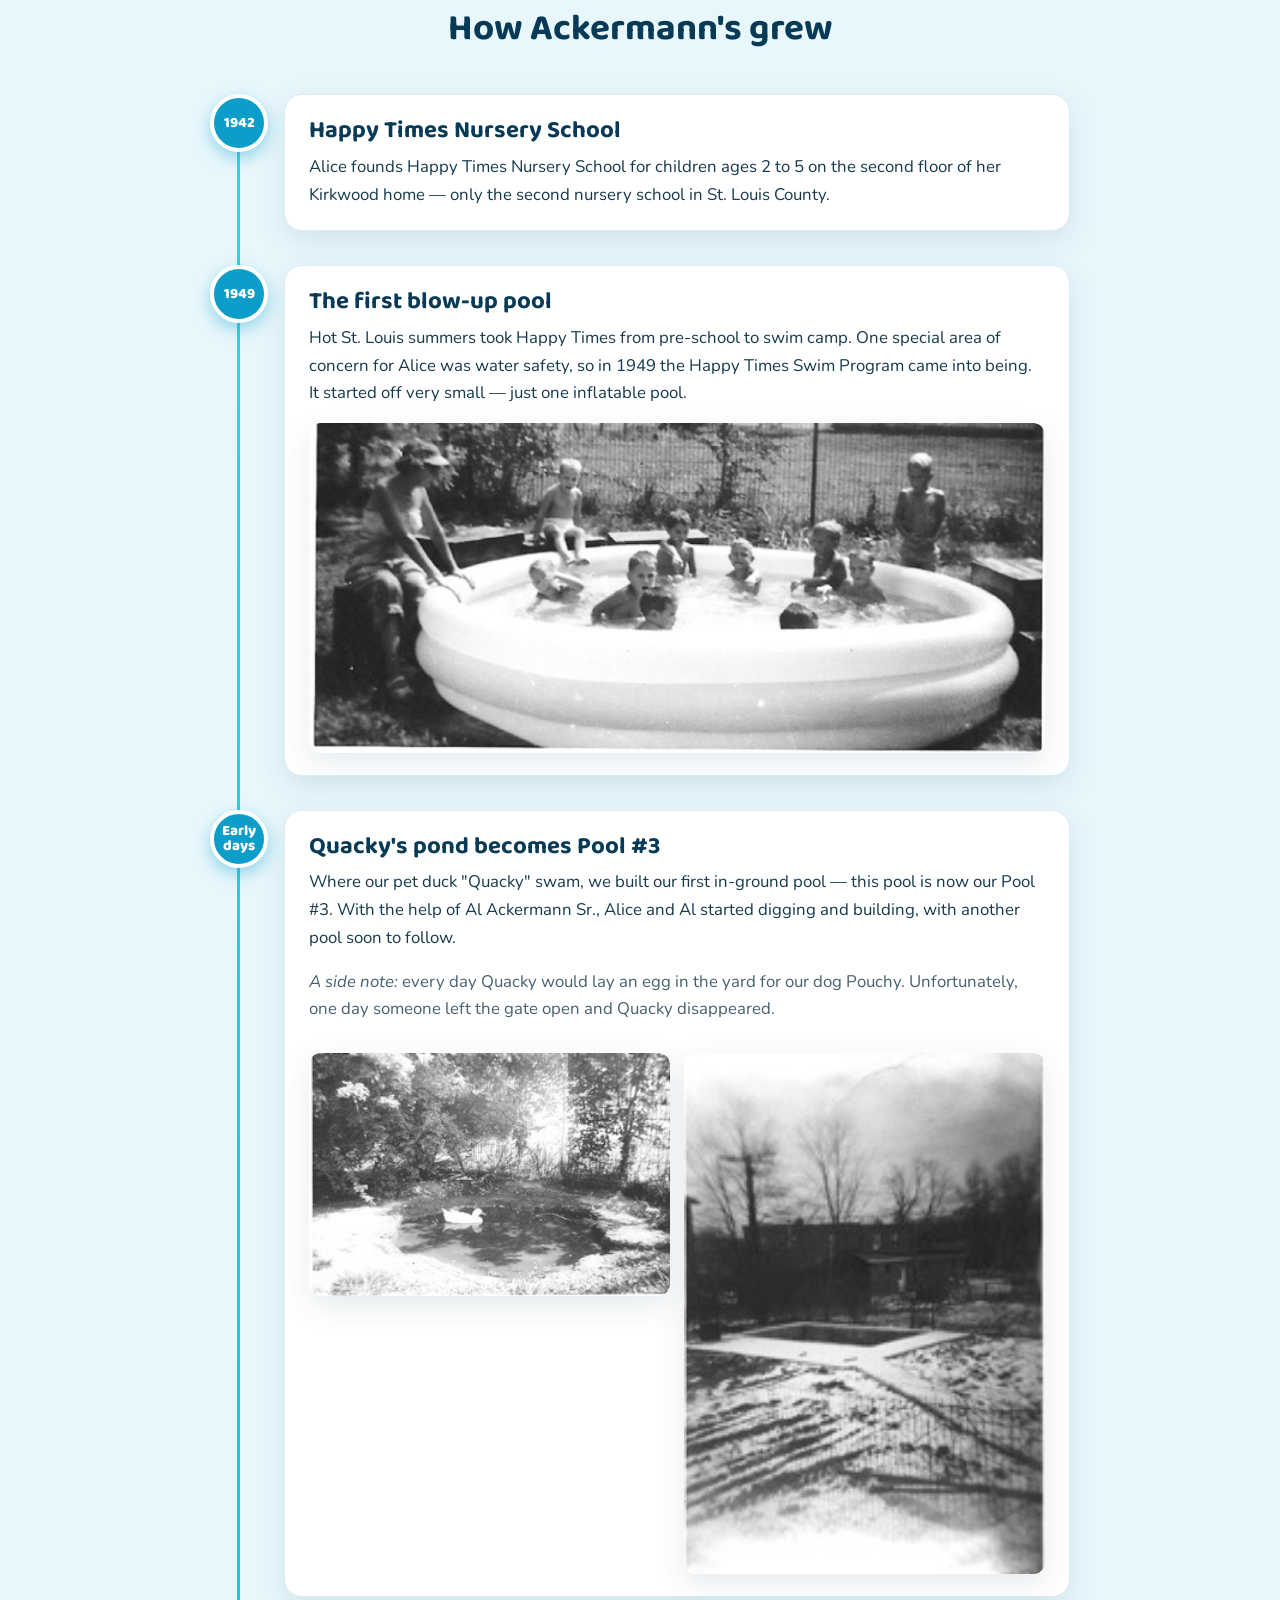
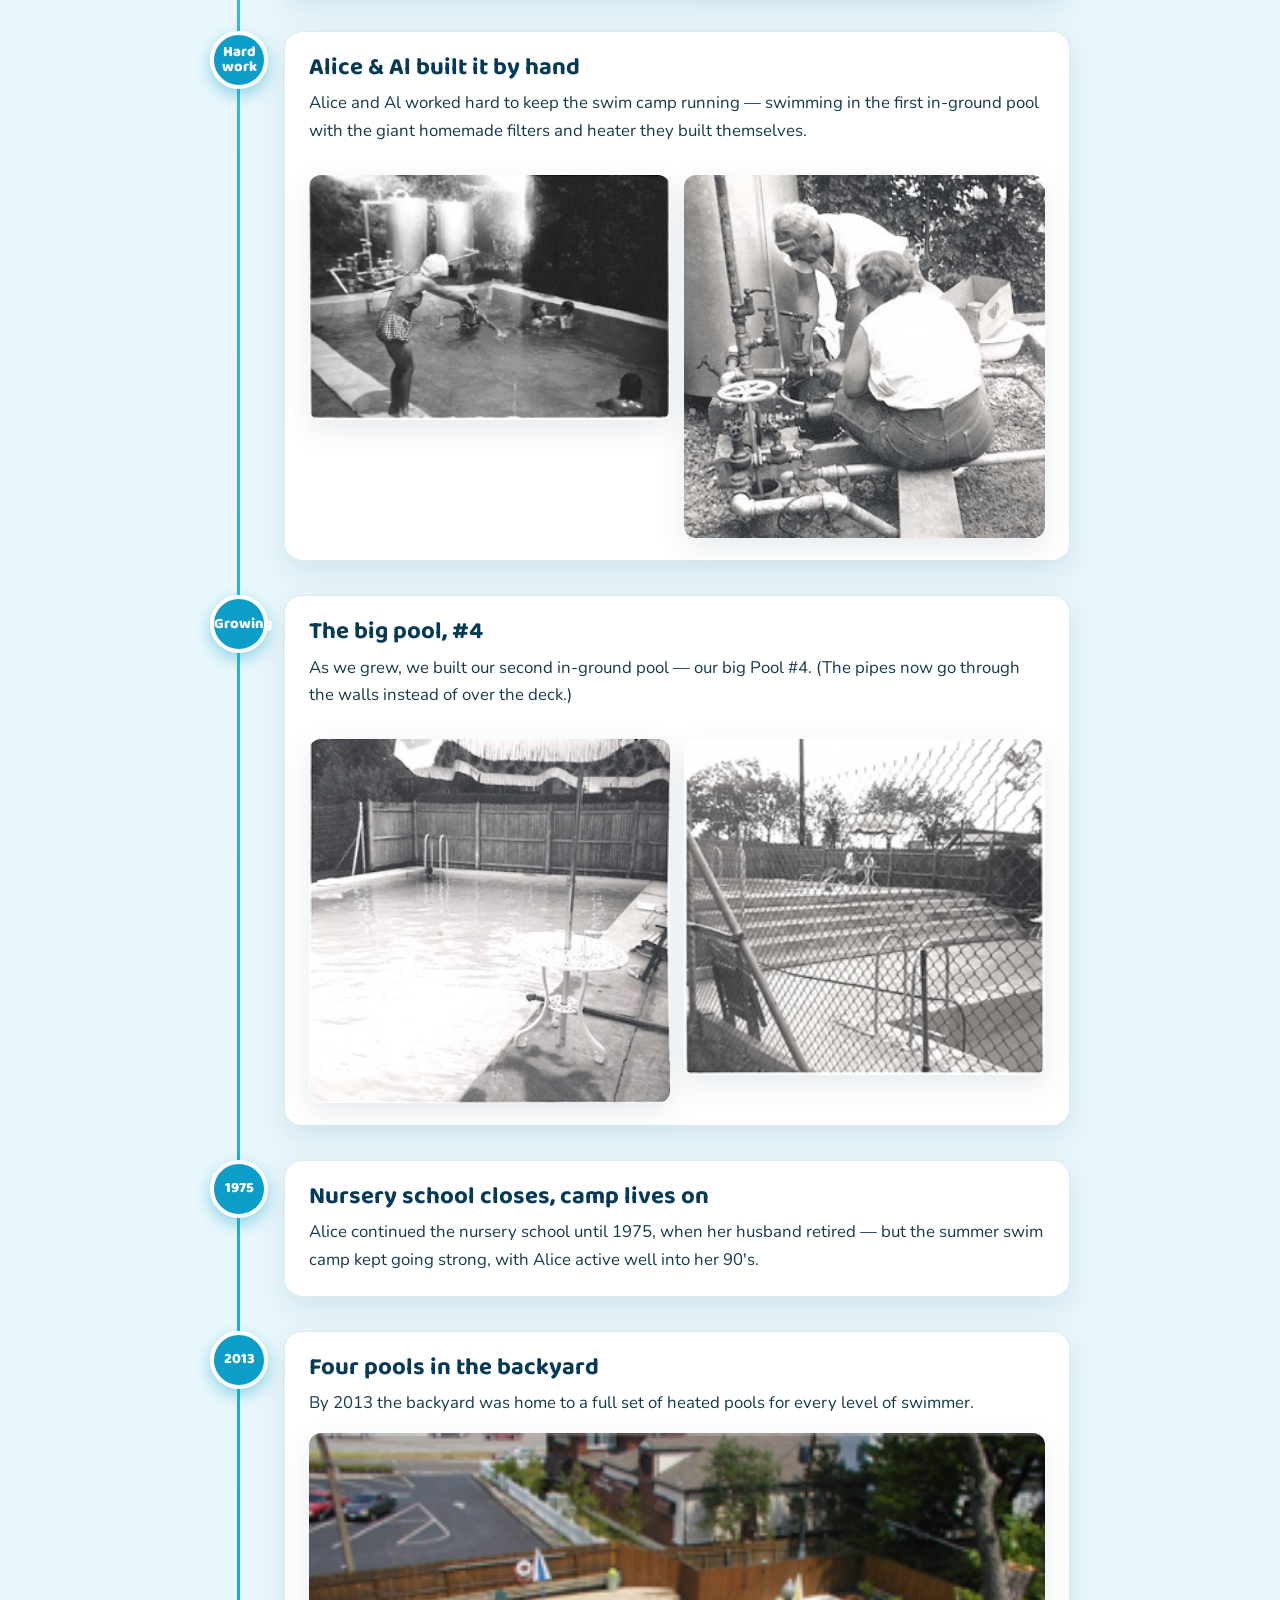
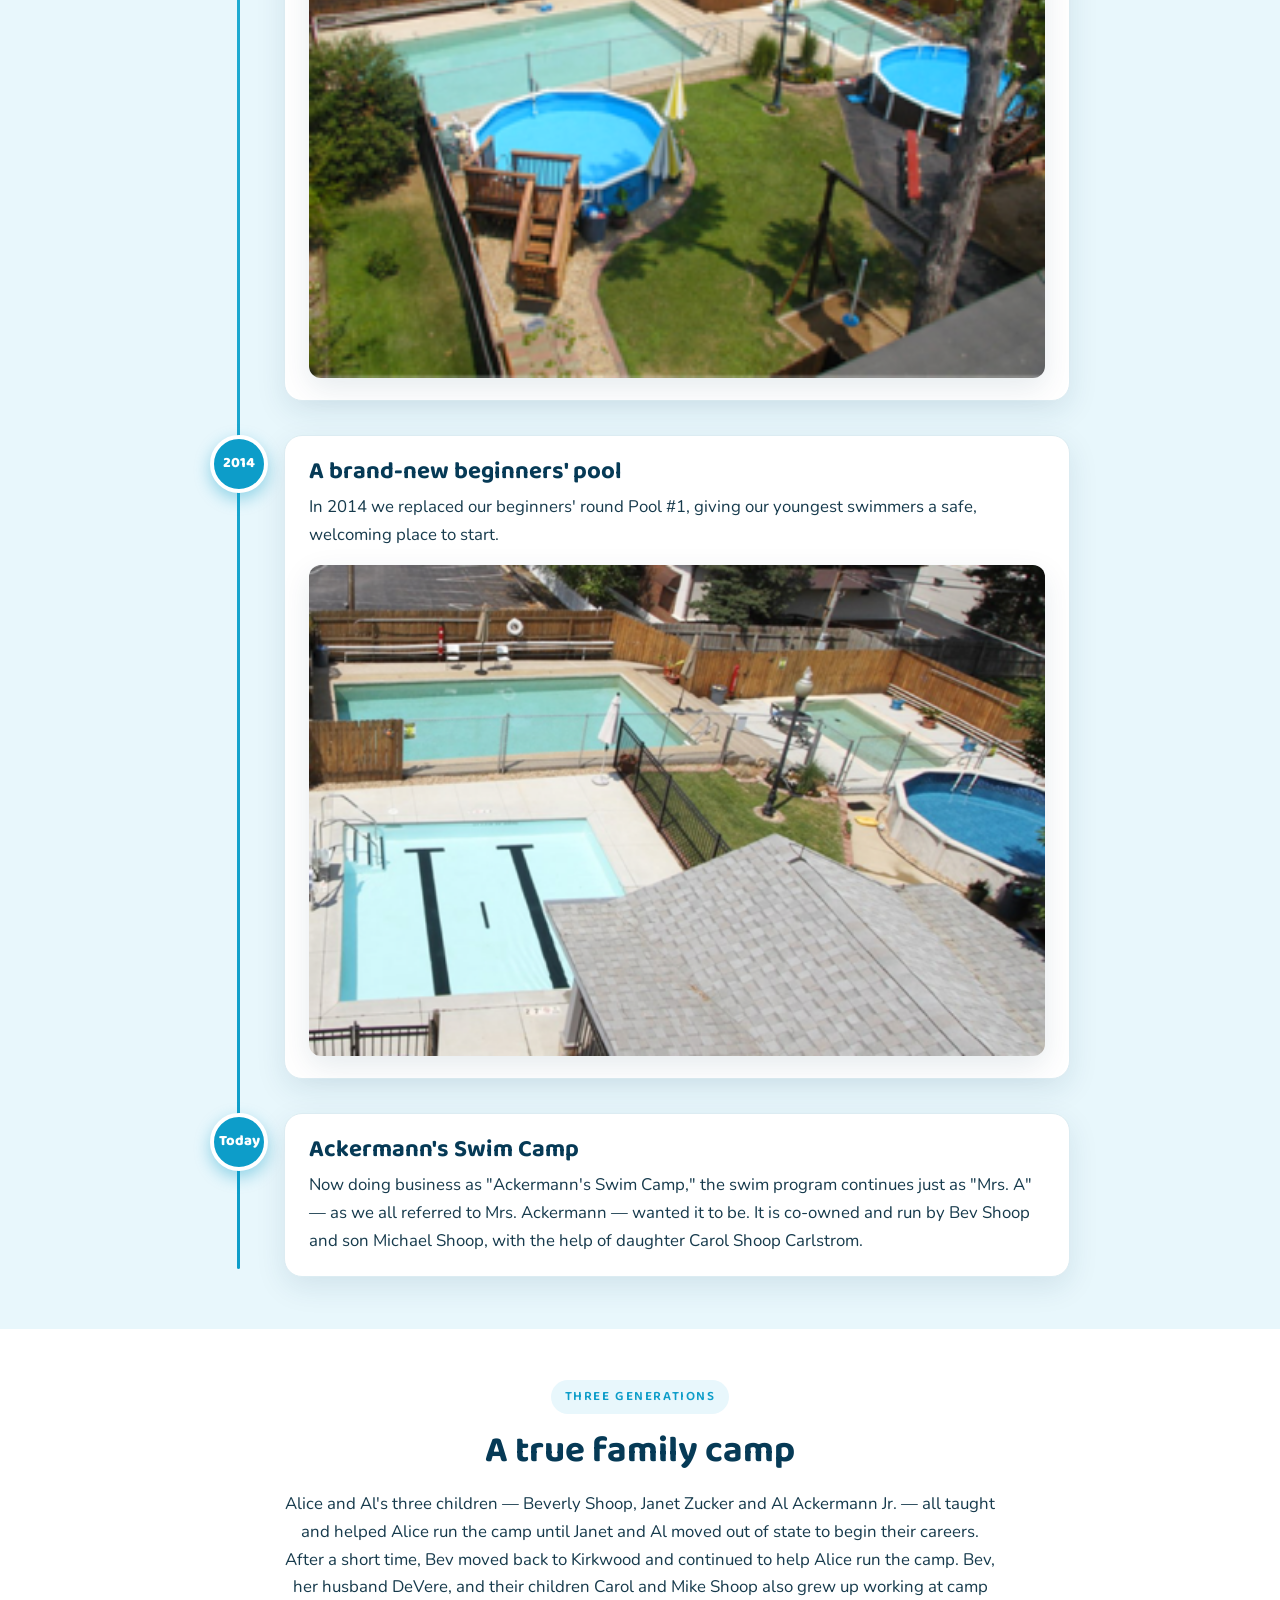
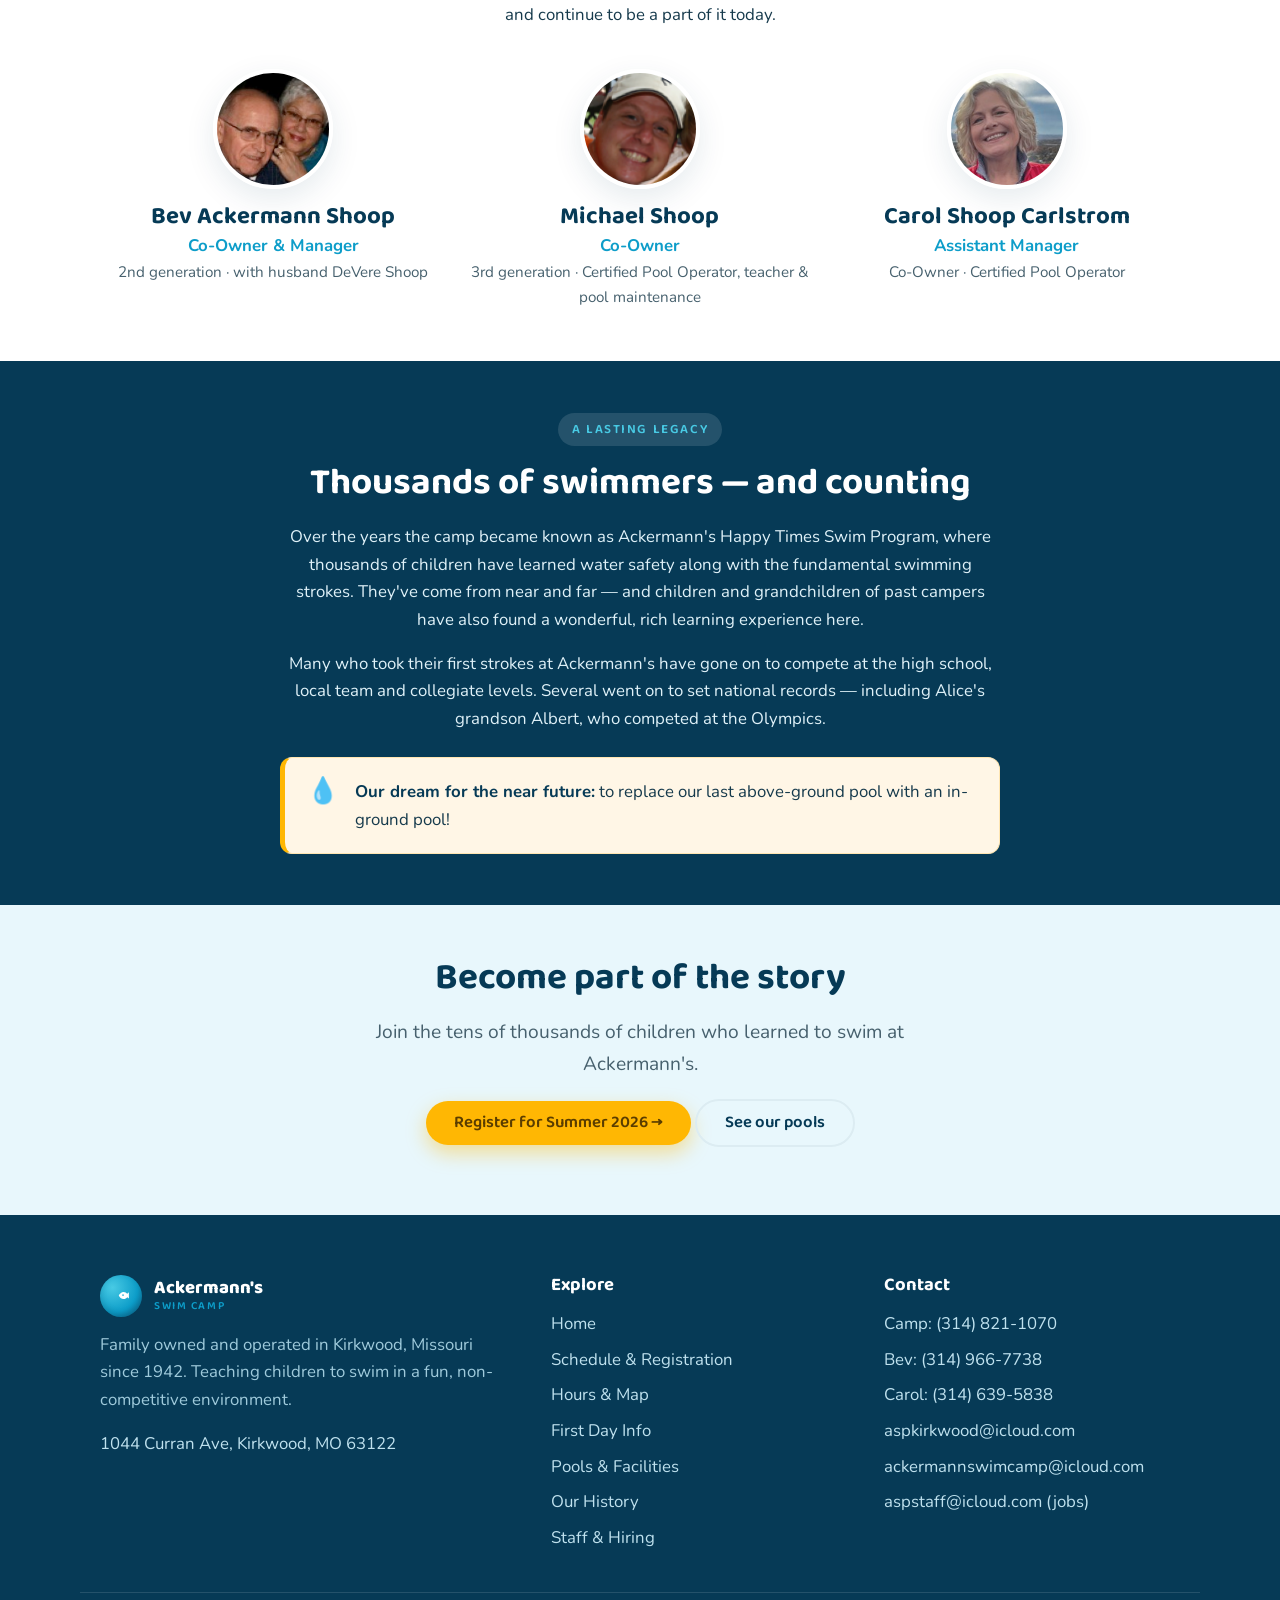
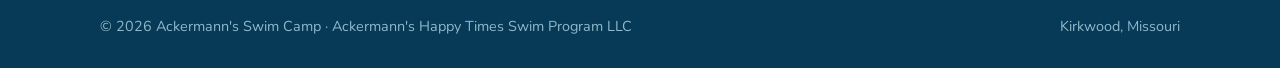
==== commit 7046c05b: "refactor: update UI layout, refine global spacing, and expand historical image galleries" ====
--- a/history.html
+++ b/history.html
@@ -54,8 +54,15 @@
       <p>Following in her mother's footsteps as a teacher, Alice Ackermann founded <strong>Happy Times Nursery School</strong> for children ages 2 to 5 on the second floor of her home in 1942 — only the second nursery school in St. Louis County. Kindergarten teachers and parents praised her work with children. She continued the school until 1975 when her husband retired, but activity continued with the summer swim camp well into her 90's.</p>
       <p style="color:var(--ink-soft);">Founded with the help of her husband, Al Ackermann.</p>
     </div>
-    <div class="split-media">
-      <img src="assets/images/ackermanns-history/alice  al BD together.jpg" alt="Alice and Al Ackermann together" style="border-radius:var(--radius);box-shadow:var(--shadow-lg);">
+    <div class="split-media" style="display:grid;gap:16px;">
+      <figure style="margin:0;">
+        <img src="assets/images/ackermanns-history/shapeimage_2.png" alt="Alice F. Ackermann, founder of Ackermann's Swim Camp" style="border-radius:var(--radius);box-shadow:var(--shadow-lg);width:100%;">
+        <figcaption style="text-align:center;color:var(--ink-soft);font-size:.92rem;margin-top:8px;">Alice F. Ackermann, Founder</figcaption>
+      </figure>
+      <figure style="margin:0;">
+        <img src="assets/images/ackermanns-history/alice  al BD together.jpg" alt="Alice and Al Ackermann together" style="border-radius:var(--radius);box-shadow:var(--shadow-lg);width:100%;">
+        <figcaption style="text-align:center;color:var(--ink-soft);font-size:.92rem;margin-top:8px;">Alice with her husband, Al Ackermann</figcaption>
+      </figure>
     </div>
   </div>
 </section>
@@ -89,15 +96,32 @@
           <h3>Quacky's pond becomes Pool #3</h3>
           <p>Where our pet duck "Quacky" swam, we built our first in-ground pool — this pool is now our Pool #3. With the help of Al Ackermann Sr., Alice and Al started digging and building, with another pool soon to follow.</p>
           <p style="color:var(--ink-soft);"><em>A side note:</em> every day Quacky would lay an egg in the yard for our dog Pouchy. Unfortunately, one day someone left the gate open and Quacky disappeared.</p>
-          <img src="assets/images/ackermanns-in-the-beginning/quackys pond pool 3.jpg" alt="Quacky the duck swimming in the pond that became Pool #3">
+          <div class="grid grid-2" style="gap:14px;">
+            <img src="assets/images/ackermanns-in-the-beginning/quackys pond pool 3.jpg" alt="Quacky the duck swimming in the pond that became Pool #3">
+            <img src="assets/images/ackermanns-in-the-beginning/1st pool  construction.jpg" alt="Construction of the first in-ground pool at Ackermann's">
+          </div>
+        </div>
+      </div>
+      <div class="tl-item">
+        <div class="tl-year">Hard work</div>
+        <div class="tl-card">
+          <h3>Alice &amp; Al built it by hand</h3>
+          <p>Alice and Al worked hard to keep the swim camp running — swimming in the first in-ground pool with the giant homemade filters and heater they built themselves.</p>
+          <div class="grid grid-2" style="gap:14px;">
+            <img src="assets/images/ackermanns-in-the-beginning/1st pool in use 3.jpg" alt="Swimming in the first in-ground pool with the giant homemade filters and heater">
+            <img src="assets/images/ackermanns-in-the-beginning/pool work al  alice.jpg" alt="Al and Alice Ackermann working on the pool plumbing">
+          </div>
         </div>
       </div>
       <div class="tl-item">
         <div class="tl-year">Growing</div>
         <div class="tl-card">
           <h3>The big pool, #4</h3>
-          <p>As we grew, we built our second in-ground pool — our big Pool #4. Alice and Al worked hard to keep the swim camp running, first swimming with giant homemade filters and a heater. (The pipes now go through the walls instead of over the deck.)</p>
-          <img src="assets/images/ackermanns-in-the-beginning/big pool early pix.jpg" alt="Early photo of the big Pool #4">
+          <p>As we grew, we built our second in-ground pool — our big Pool #4. (The pipes now go through the walls instead of over the deck.)</p>
+          <div class="grid grid-2" style="gap:14px;">
+            <img src="assets/images/ackermanns-in-the-beginning/big pool early pix.jpg" alt="Early photo of the big Pool #4">
+            <img src="assets/images/ackermanns-in-the-beginning/shapeimage_2-1.png" alt="The big Pool #4 in its early years">
+          </div>
         </div>
       </div>
       <div class="tl-item">
@@ -108,10 +132,19 @@
         </div>
       </div>
       <div class="tl-item">
+        <div class="tl-year">2013</div>
+        <div class="tl-card">
+          <h3>Four pools in the backyard</h3>
+          <p>By 2013 the backyard was home to a full set of heated pools for every level of swimmer.</p>
+          <img src="assets/images/ackermanns-in-the-beginning/shapeimage_6-1.png" alt="The Ackermann's pools in 2013">
+        </div>
+      </div>
+      <div class="tl-item">
         <div class="tl-year">2014</div>
         <div class="tl-card">
           <h3>A brand-new beginners' pool</h3>
-          <p>In 2014 we replaced our beginners' round Pool #1, building on the 2013 pools to give our youngest swimmers a safe, welcoming place to start.</p>
+          <p>In 2014 we replaced our beginners' round Pool #1, giving our youngest swimmers a safe, welcoming place to start.</p>
+          <img src="assets/images/ackermanns-in-the-beginning/shapeimage_5-2.png" alt="Ackermann's heated pools after the 2014 update">
         </div>
       </div>
       <div class="tl-item">
@@ -127,15 +160,31 @@
 
 <!-- GENERATIONS -->
 <section class="section">
-  <div class="wrap split reverse">
-    <div>
+  <div class="wrap">
+    <div class="center" style="max-width:720px;margin-inline:auto;">
       <span class="eyebrow">Three generations</span>
       <h2>A true family camp</h2>
-      <p>Alice and Al's three children — Beverly Shoop, Janet Zucker and Al Ackermann Jr. — all taught and helped Alice run the camp until Janet and Al moved out of state to begin their careers. After a short time, Bev moved back to Kirkwood and continued to help Alice run the camp.</p>
-      <p>Bev, her husband DeVere, and their children Carol and Mike Shoop also grew up working at camp and continue to be a part of it today — Carol as assistant manager, and Mike as Co-Owner, Certified Pool Operator, teacher and pool maintenance, alongside their mom, Bev Ackermann Shoop.</p>
-    </div>
-    <div class="split-media">
-      <img src="assets/images/ackermanns-history/Picture 3-3.jpg" alt="The Ackermann–Shoop family" style="border-radius:var(--radius);box-shadow:var(--shadow-lg);">
+      <p>Alice and Al's three children — Beverly Shoop, Janet Zucker and Al Ackermann Jr. — all taught and helped Alice run the camp until Janet and Al moved out of state to begin their careers. After a short time, Bev moved back to Kirkwood and continued to help Alice run the camp. Bev, her husband DeVere, and their children Carol and Mike Shoop also grew up working at camp and continue to be a part of it today.</p>
+    </div>
+    <div class="grid grid-3" style="margin-top:40px;">
+      <div class="person">
+        <img src="assets/images/ackermanns-history/Picture 3-3.jpg" alt="Bev Ackermann Shoop with her husband DeVere">
+        <h3 style="margin-bottom:2px;">Bev Ackermann Shoop</h3>
+        <div class="role">Co-Owner &amp; Manager</div>
+        <div class="sub">2nd generation · with husband DeVere Shoop</div>
+      </div>
+      <div class="person">
+        <img src="assets/images/ackermanns-history/shapeimage_4-1.png" alt="Michael Shoop">
+        <h3 style="margin-bottom:2px;">Michael Shoop</h3>
+        <div class="role">Co-Owner</div>
+        <div class="sub">3rd generation · Certified Pool Operator, teacher &amp; pool maintenance</div>
+      </div>
+      <div class="person">
+        <img src="assets/images/ackermanns-history/IMG_7571.jpg" alt="Carol Shoop Carlstrom">
+        <h3 style="margin-bottom:2px;">Carol Shoop Carlstrom</h3>
+        <div class="role">Assistant Manager</div>
+        <div class="sub">Co-Owner · Certified Pool Operator</div>
+      </div>
     </div>
   </div>
 </section>
--- a/assets/css/style.css
+++ b/assets/css/style.css
@@ -62,11 +62,12 @@
 
 .wrap { width: 100%; max-width: var(--wrap); margin-inline: auto; padding-inline: 20px; }
 
-.section { padding: clamp(48px, 8vw, 90px) 0; }
+.section { padding: clamp(30px, 4vw, 54px) 0; }
 .section--sky  { background: var(--sky); }
 .section--sand { background: var(--sand); }
 .section--ocean { background: var(--ocean); color: #dff1f8; }
 .section--ocean h2, .section--ocean h3 { color: #fff; }
+.section--ocean a:not(.btn) { color: var(--pool-light); }
 
 .center { text-align: center; }
 .lead { font-size: 1.2rem; color: var(--ink-soft); max-width: 46ch; }
@@ -110,7 +111,8 @@
 .btn--pool:hover { background: var(--ocean-2); }
 .btn--ghost { background: transparent; color: var(--ocean); border: 2px solid var(--line); }
 .btn--ghost:hover { border-color: var(--pool); color: var(--pool); }
-.section--ocean .btn--ghost { color:#fff; border-color: rgba(255,255,255,.35); }
+.section--ocean .btn--ghost, .hero .btn--ghost { color:#fff; border-color: rgba(255,255,255,.4); }
+.hero .btn--ghost:hover { border-color:#fff; color:#fff; background: rgba(255,255,255,.12); }
 
 /* ---------- Header / Nav ---------- */
 .site-header {
@@ -221,7 +223,7 @@
     radial-gradient(circle at 30% 80%, rgba(255,255,255,.06) 0 18px, transparent 19px);
   pointer-events: none;
 }
-.hero .wrap { position: relative; z-index: 1; padding-top: clamp(56px, 9vw, 96px); padding-bottom: clamp(80px, 12vw, 130px); }
+.hero .wrap { position: relative; z-index: 1; padding-top: clamp(40px, 6vw, 66px); padding-bottom: clamp(52px, 8vw, 88px); }
 .hero h1 { color: #fff; max-width: 16ch; text-shadow: 0 2px 12px rgba(0,0,0,.25); }
 .hero p { font-size: 1.25rem; max-width: 44ch; color: #eaf7fd; }
 .hero .badge-row { display: flex; flex-wrap: wrap; gap: 10px; margin-bottom: 1.4rem; }
@@ -242,7 +244,7 @@
 .page-banner {
   background: linear-gradient(135deg, var(--pool) 0%, var(--ocean) 100%);
   color: #fff;
-  padding: clamp(40px, 7vw, 72px) 0 clamp(56px, 9vw, 86px);
+  padding: clamp(28px, 4.5vw, 46px) 0 clamp(38px, 6vw, 58px);
   text-align: center;
   position: relative;
 }
@@ -250,7 +252,7 @@
 .page-banner p { color: #e6f6fc; font-size: 1.15rem; max-width: 50ch; margin-inline: auto; }
 
 /* ---------- Cards / grids ---------- */
-.grid { display: grid; gap: 24px; }
+.grid { display: grid; gap: 20px; }
 .grid-2 { grid-template-columns: repeat(2, 1fr); }
 .grid-3 { grid-template-columns: repeat(3, 1fr); }
 .grid-4 { grid-template-columns: repeat(4, 1fr); }
@@ -261,7 +263,7 @@
   background: var(--white);
   border: 1px solid var(--line);
   border-radius: var(--radius);
-  padding: 28px;
+  padding: 22px 24px;
   box-shadow: var(--shadow);
   height: 100%;
 }
@@ -290,7 +292,7 @@
 }
 
 /* split (text + image) */
-.split { display: grid; grid-template-columns: 1fr 1fr; gap: clamp(28px, 5vw, 56px); align-items: center; }
+.split { display: grid; grid-template-columns: 1fr 1fr; gap: clamp(24px, 4vw, 44px); align-items: center; }
 .split img { border-radius: var(--radius); box-shadow: var(--shadow-lg); width: 100%; }
 @media (max-width: 800px) { .split { grid-template-columns: 1fr; } .split.reverse .split-media { order: -1; } }
 
@@ -321,6 +323,9 @@
   display: grid; place-items: center; font-size: 1.2rem;
 }
 .contact-links small { display: block; font-weight: 600; color: var(--ink-soft); font-size: .82rem; }
+/* on dark ocean sections, contact text must be light */
+.section--ocean .contact-links a, .section--ocean .contact-links .ci { color: #fff; }
+.section--ocean .contact-links small { color: #bfe1ee; }
 
 /* ---------- Schedule table ---------- */
 .table-wrap { overflow-x: auto; -webkit-overflow-scrolling: touch; border-radius: var(--radius); box-shadow: var(--shadow); }
@@ -386,7 +391,10 @@
   display: flex; gap: 16px; align-items: flex-start;
   background: var(--sand); border: 1px solid #ffe6b3; border-left: 5px solid var(--sun);
   border-radius: var(--radius-sm); padding: 20px 22px;
-}
+  color: var(--ink);
+}
+.callout strong { color: var(--ocean); }
+.callout a { color: var(--pool); }
 .callout .co-ico { font-size: 1.6rem; line-height: 1; }
 .callout p:last-child { margin: 0; }
 .callout.info { background: var(--sky); border-color: var(--line); border-left-color: var(--pool); }
@@ -397,8 +405,8 @@
 /* press logos */
 .press-grid { display: grid; grid-template-columns: repeat(4, 1fr); gap: 22px; align-items: center; }
 @media (max-width: 720px) { .press-grid { grid-template-columns: repeat(2,1fr); } }
-.press-grid img { max-height: 70px; width: auto; margin: 0 auto; filter: grayscale(1); opacity: .8; transition: .2s; }
-.press-grid img:hover { filter: none; opacity: 1; }
+.press-grid img { max-height: 70px; width: auto; margin: 0 auto; transition: transform .2s; }
+.press-grid img:hover { transform: scale(1.06); }
 
 /* ---------- Footer ---------- */
 .site-footer { background: var(--ocean); color: #bfe1ee; padding: 60px 0 30px; }
